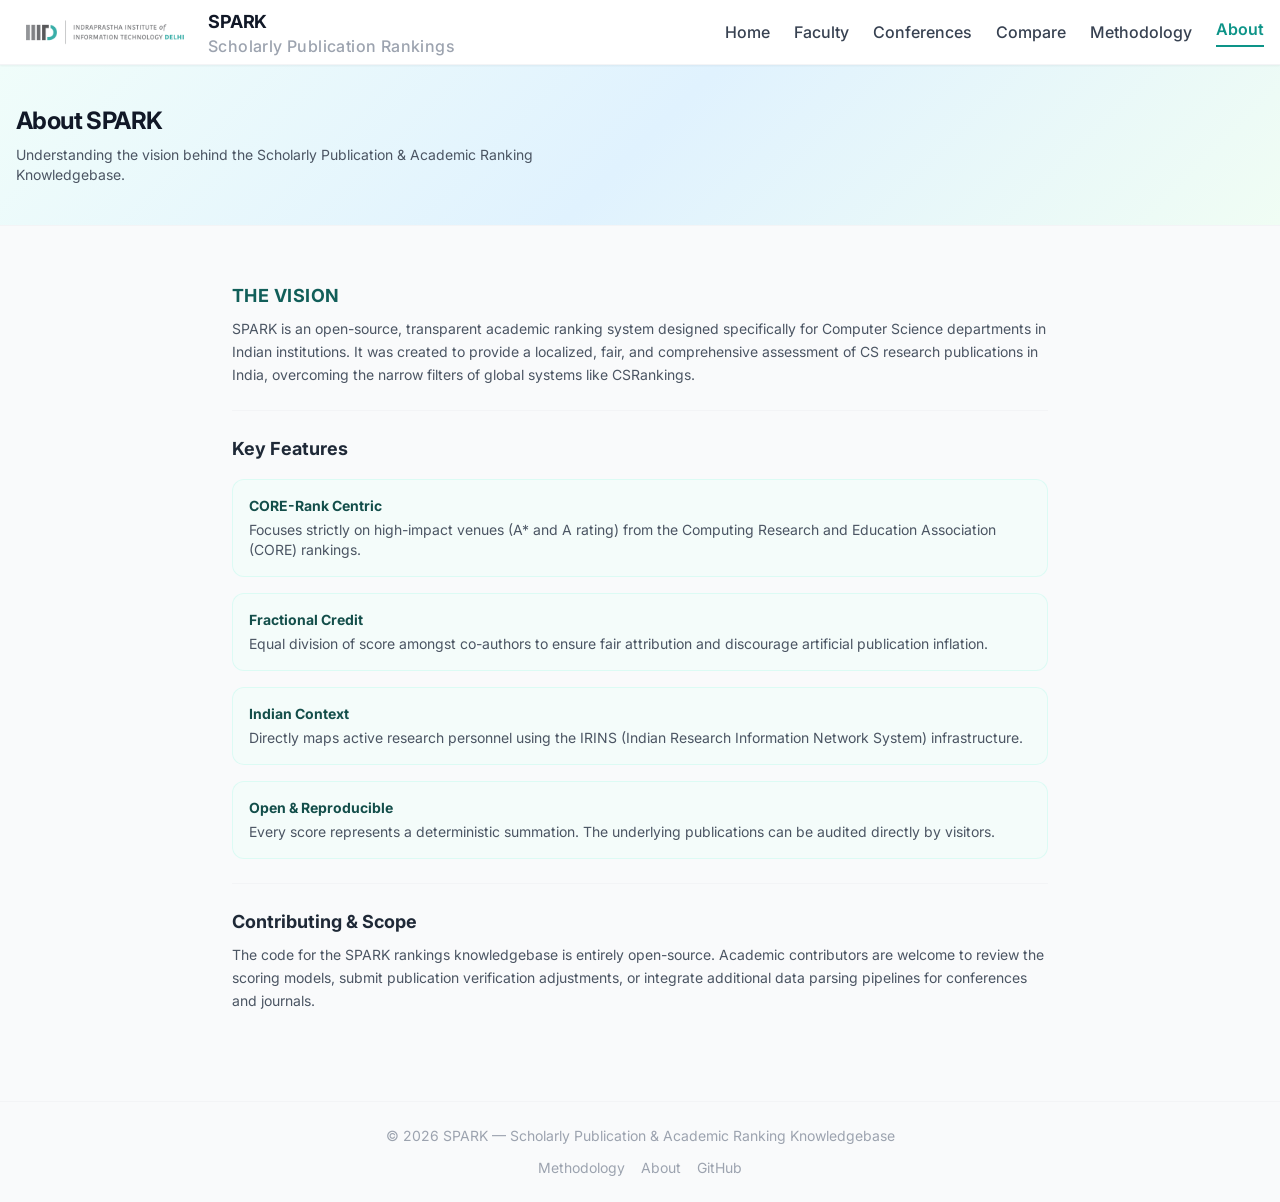
==== site/pages/about.html @ a0b1fe6f "refactor: restructure site architecture, add modular page handlers, implement new widgets, and clean" ====
<!doctype html>
<html lang="en">
<head>
  <meta charset="utf-8" />
  <meta name="viewport" content="width=device-width, initial-scale=1" />
  <title>SPARK — About</title>
  <meta name="description" content="About SPARK — Scholarly Publication & Academic Ranking Knowledgebase for Indian CS departments." />
  <link rel="icon" href="../logo.png" type="image/png" />
  <link rel="preconnect" href="https://fonts.googleapis.com" />
  <link rel="preconnect" href="https://fonts.gstatic.com" crossorigin />
  <link href="https://fonts.googleapis.com/css2?family=Inter:wght@400;500;600;700&display=swap" rel="stylesheet" />
  <link rel="stylesheet" href="../css/tailwind.css" />
  <style>
    body { font-family: 'Inter', ui-sans-serif, system-ui, sans-serif; }
    .hero-gradient { background: linear-gradient(135deg, #f0fdfa 0%, #e0f2fe 50%, #f0fdf4 100%); }
  </style>
</head>
<body class="bg-gray-50 text-gray-900 antialiased">

  <div id="navbar-placeholder"></div>

  <!-- Header -->
  <section class="hero-gradient border-b border-gray-100 py-10">
    <div class="max-w-7xl mx-auto px-4 sm:px-6 lg:px-8">
      <h1 class="text-2xl sm:text-3xl font-bold text-gray-900 tracking-tight">
        About SPARK
      </h1>
      <p class="mt-2 text-sm sm:text-base text-gray-600 max-w-xl">
        Understanding the vision behind the Scholarly Publication & Academic Ranking Knowledgebase.
      </p>
    </div>
  </section>

  <!-- Content -->
  <main class="max-w-4xl mx-auto px-4 sm:px-6 py-8">
    <div class="card p-6 sm:p-8 space-y-6">
      
      <div>
        <h2 class="text-lg font-bold text-teal-800 uppercase tracking-wide">The Vision</h2>
        <p class="text-gray-600 mt-2 leading-relaxed text-sm sm:text-base">
          SPARK is an open-source, transparent academic ranking system designed specifically for Computer Science departments in Indian institutions. It was created to provide a localized, fair, and comprehensive assessment of CS research publications in India, overcoming the narrow filters of global systems like CSRankings.
        </p>
      </div>

      <hr class="border-gray-100">

      <div>
        <h2 class="text-lg font-bold text-gray-800">Key Features</h2>
        <div class="grid grid-cols-1 sm:grid-cols-2 gap-4 mt-4 text-sm">
          <div class="p-4 bg-teal-50/50 border border-teal-100/60 rounded-xl">
            <h3 class="font-bold text-teal-900">CORE-Rank Centric</h3>
            <p class="text-gray-600 mt-1">Focuses strictly on high-impact venues (A* and A rating) from the Computing Research and Education Association (CORE) rankings.</p>
          </div>
          <div class="p-4 bg-teal-50/50 border border-teal-100/60 rounded-xl">
            <h3 class="font-bold text-teal-900">Fractional Credit</h3>
            <p class="text-gray-600 mt-1">Equal division of score amongst co-authors to ensure fair attribution and discourage artificial publication inflation.</p>
          </div>
          <div class="p-4 bg-teal-50/50 border border-teal-100/60 rounded-xl">
            <h3 class="font-bold text-teal-900">Indian Context</h3>
            <p class="text-gray-600 mt-1">Directly maps active research personnel using the IRINS (Indian Research Information Network System) infrastructure.</p>
          </div>
          <div class="p-4 bg-teal-50/50 border border-teal-100/60 rounded-xl">
            <h3 class="font-bold text-teal-900">Open & Reproducible</h3>
            <p class="text-gray-600 mt-1">Every score represents a deterministic summation. The underlying publications can be audited directly by visitors.</p>
          </div>
        </div>
      </div>

      <hr class="border-gray-100">

      <div>
        <h2 class="text-lg font-bold text-gray-800">Contributing & Scope</h2>
        <p class="text-gray-600 mt-2 leading-relaxed text-sm sm:text-base">
          The code for the SPARK rankings knowledgebase is entirely open-source. Academic contributors are welcome to review the scoring models, submit publication verification adjustments, or integrate additional data parsing pipelines for conferences and journals.
        </p>
      </div>

    </div>
  </main>

  <!-- Footer -->
  <footer class="border-t border-gray-100 mt-8">
    <div class="max-w-7xl mx-auto px-4 sm:px-6 lg:px-8 py-6 flex flex-col sm:flex-row items-center justify-between gap-3">
      <p class="text-sm text-gray-400">
        © <span id="footer-year"></span> SPARK — Scholarly Publication & Academic Ranking Knowledgebase
      </p>
      <div class="flex items-center gap-4 text-sm text-gray-400">
        <a href="./methodology.html" class="hover:text-teal-600 transition-colors">Methodology</a>
        <a href="./about.html" class="hover:text-teal-600 transition-colors">About</a>
        <a href="https://github.com" target="_blank" rel="noopener noreferrer" class="hover:text-teal-600 transition-colors">GitHub</a>
      </div>
    </div>
  </footer>

  <!-- Scripts -->
  <script src="../js/navbar.js"></script>
  <script src="../env.js"></script>
  <script src="../js/config.js"></script>

  <script>
    document.getElementById('footer-year').textContent = new Date().getFullYear();
  </script>
</body>
</html>
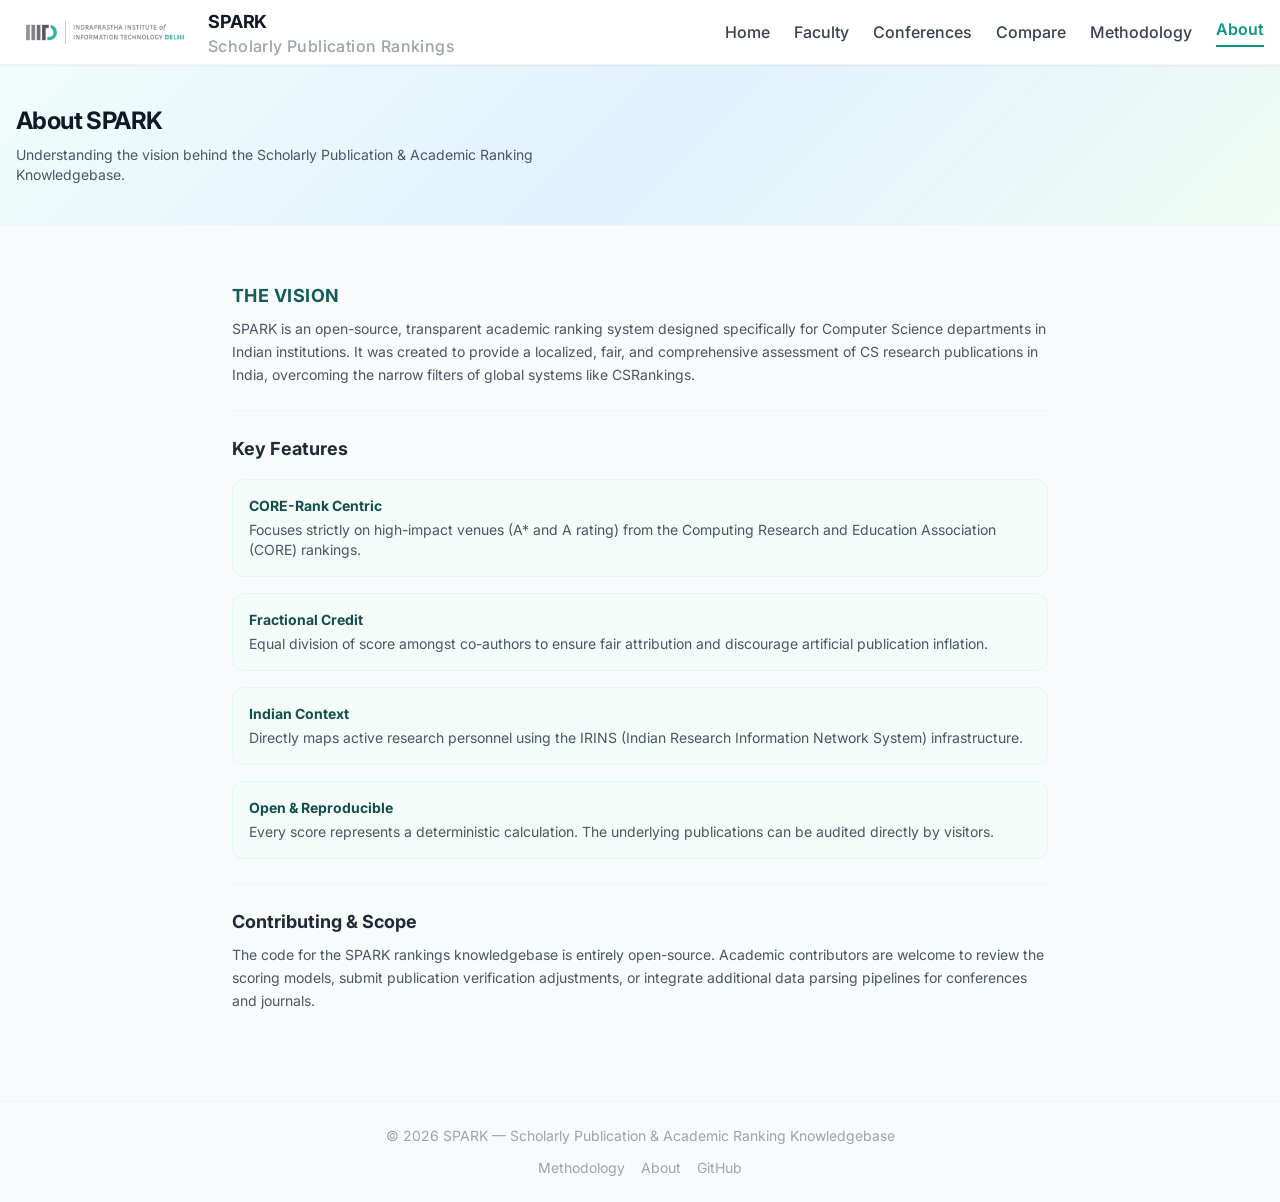
==== commit 76a8458d: "Updated scoring methodology to geometric mean, add UI tooltips, and document exclusion criteria" ====
--- a/site/pages/about.html
+++ b/site/pages/about.html
@@ -61,7 +61,7 @@
           </div>
           <div class="p-4 bg-teal-50/50 border border-teal-100/60 rounded-xl">
             <h3 class="font-bold text-teal-900">Open & Reproducible</h3>
-            <p class="text-gray-600 mt-1">Every score represents a deterministic summation. The underlying publications can be audited directly by visitors.</p>
+            <p class="text-gray-600 mt-1">Every score represents a deterministic calculation. The underlying publications can be audited directly by visitors.</p>
           </div>
         </div>
       </div>
